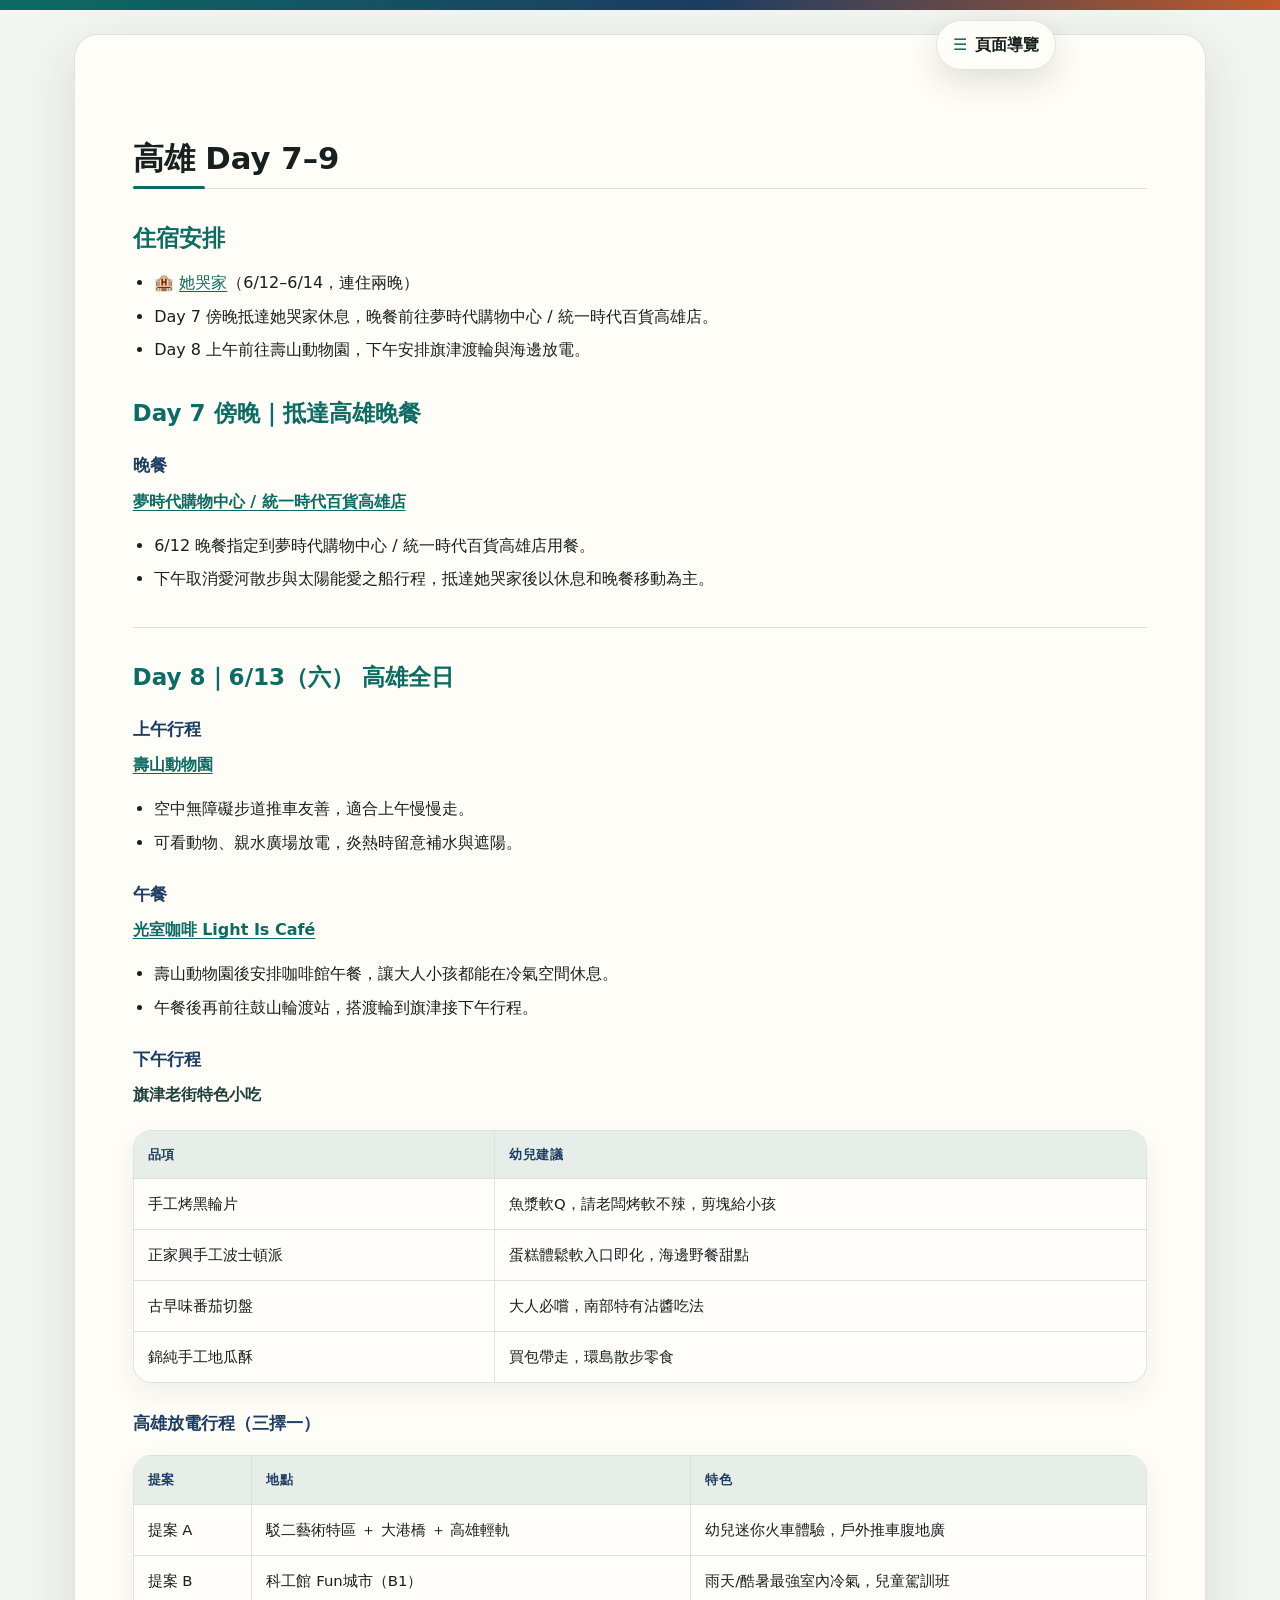
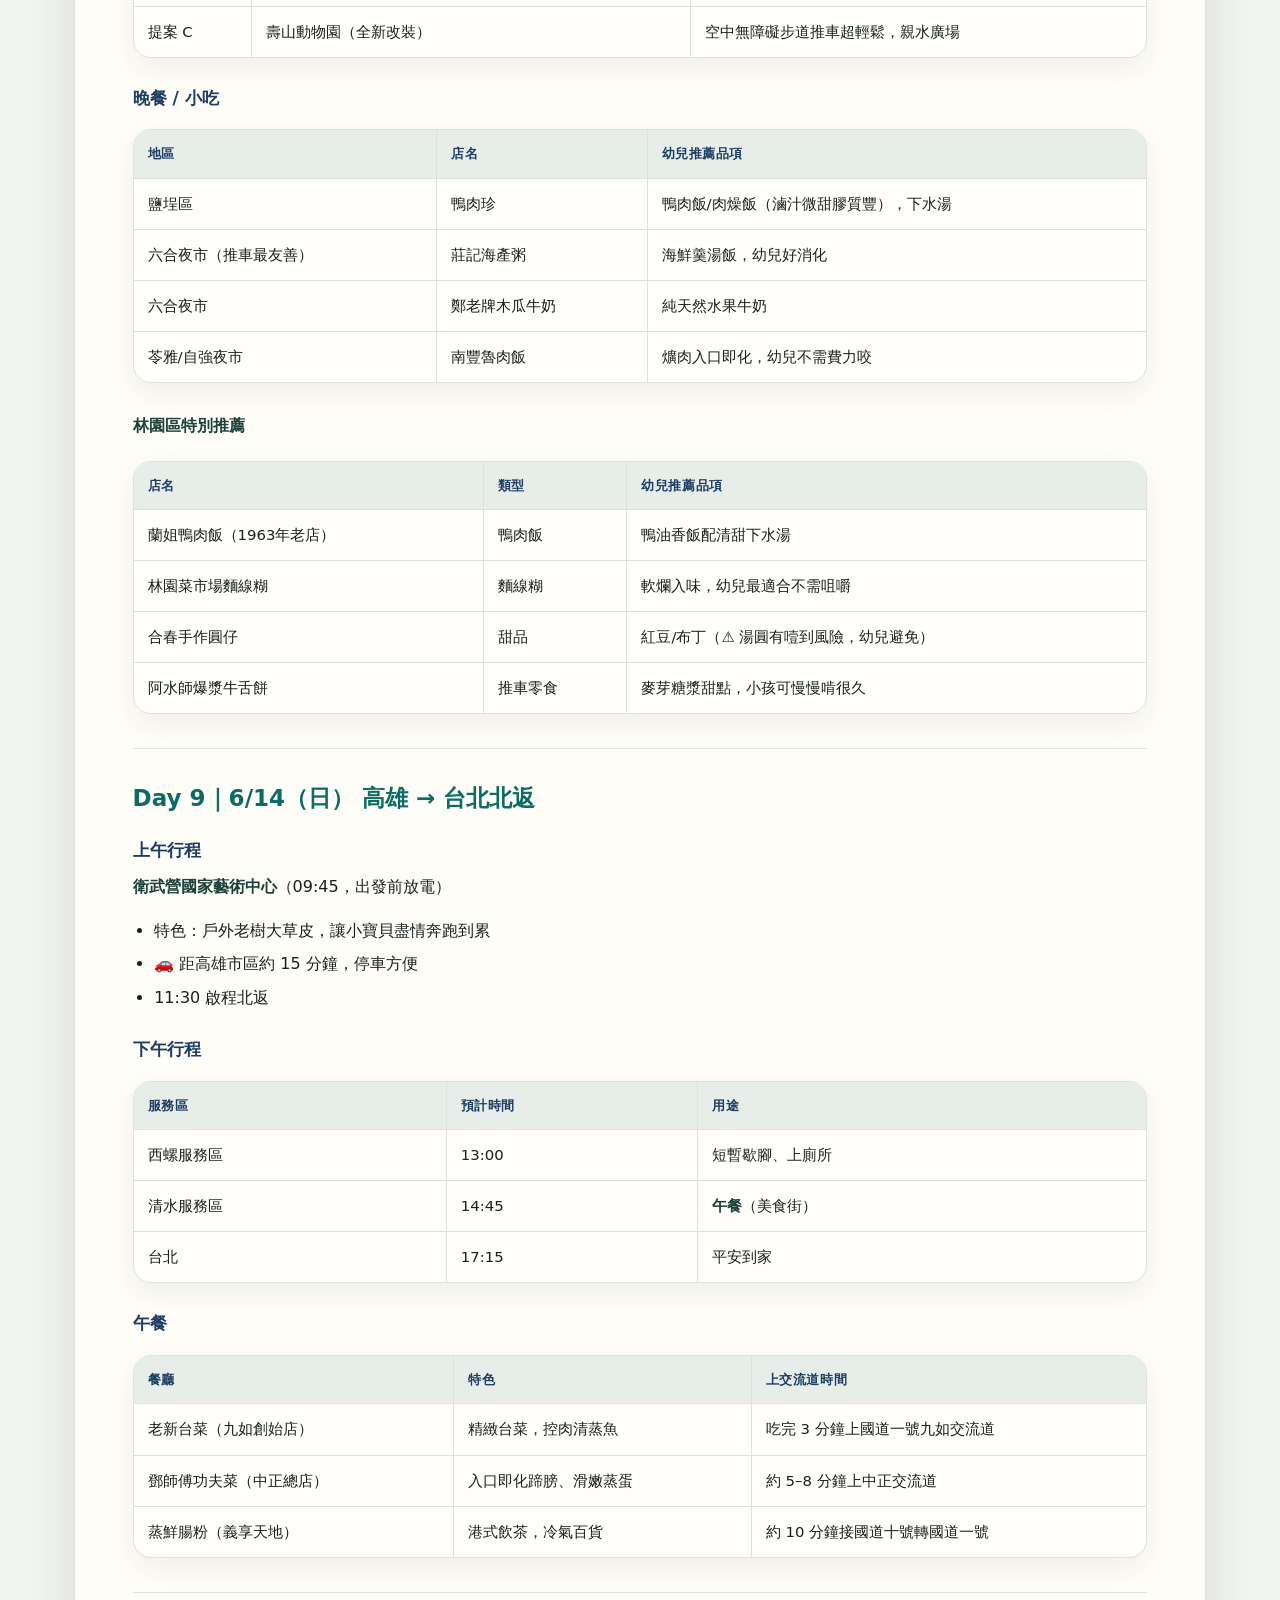
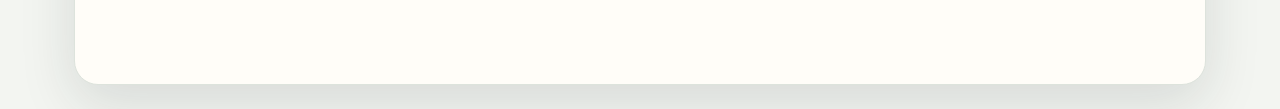
==== kaohsiung.html @ affb7e00 "2026Travel" ====
<!doctype html>
<html lang="zh-Hant">
  <head>
    <meta charset="utf-8">
    <meta name="viewport" content="width=device-width, initial-scale=1">
    <title>高雄 Day 7–9｜2026 花東・墾丁・高雄親子自駕旅遊</title>
    <link rel="stylesheet" href="styles.css">
  </head>
  <body>
        <div class="shell">
      <aside class="site-nav"><details><summary>頁面導覽</summary>
        <nav><a class="level-2" href="travel-report.html#行程總覽">行程總覽</a><a class="level-3" href="travel-report.html#完整行程表">完整行程表</a><a class="level-2" href="hualien.html">花蓮 Day 1–2</a><a class="level-2" href="taitung.html">台東 Day 3–4</a><a class="level-2" href="kenting.html">墾丁・恆春 Day 5–7</a><a class="level-2 current" href="kaohsiung.html">高雄 Day 7–9</a><a class="level-2" href="hotels.html">住宿推薦彙整</a>
        </nav>
      </details>
      </aside>
      <main>
<h2 id="高雄-day-79"><a class="anchor" href="#高雄-day-79" aria-label="前往本段">#</a>高雄 Day 7–9
        </h2>
        <h3 id="住宿安排-3"><a class="anchor" href="#住宿安排-3" aria-label="前往本段">#</a>住宿安排
        </h3>
        <ul>
          <li>
            🏨 <a href="https://maps.app.goo.gl/FeRyoRjPgziD1CNR8" target="_blank" rel="noopener noreferrer">她哭家</a>（6/12–6/14，連住兩晚）
          </li>
          <li>
            Day 7 傍晚抵達她哭家休息，晚餐前往夢時代購物中心 / 統一時代百貨高雄店。
          </li>
          <li>
            Day 8 上午前往壽山動物園，下午安排旗津渡輪與海邊放電。
          </li>
        </ul>
        <h3 id="day-7-傍晚抵達高雄晚餐"><a class="anchor" href="#day-7-傍晚抵達高雄晚餐" aria-label="前往本段">#</a>Day 7 傍晚｜抵達高雄晚餐
        </h3>
        <h4 id="晚餐-2"><a class="anchor" href="#晚餐-2" aria-label="前往本段">#</a>晚餐
        </h4>
        <p><strong><a href="https://maps.app.goo.gl/beFBJTQfVJWjb9VTA" target="_blank" rel="noopener noreferrer">夢時代購物中心 / 統一時代百貨高雄店</a></strong>
        </p>
        <ul>
          <li>
            6/12 晚餐指定到夢時代購物中心 / 統一時代百貨高雄店用餐。
          </li>
          <li>
            下午取消愛河散步與太陽能愛之船行程，抵達她哭家後以休息和晚餐移動為主。
          </li>
        </ul>
        <hr>
        <h3 id="day-8613六-高雄全日"><a class="anchor" href="#day-8613六-高雄全日" aria-label="前往本段">#</a>Day 8｜6/13（六） 高雄全日
        </h3>
        <h4 id="上午行程-6"><a class="anchor" href="#上午行程-6" aria-label="前往本段">#</a>上午行程
        </h4>
        <p><strong><a href="https://maps.app.goo.gl/u48EFhk29w7CC5Y8A" target="_blank" rel="noopener noreferrer">壽山動物園</a></strong>
        </p>
        <ul>
          <li>
            空中無障礙步道推車友善，適合上午慢慢走。
          </li>
          <li>
            可看動物、親水廣場放電，炎熱時留意補水與遮陽。
          </li>
        </ul>
        <h4 id="午餐-2"><a class="anchor" href="#午餐-2" aria-label="前往本段">#</a>午餐
        </h4>
        <p><strong><a href="https://maps.app.goo.gl/aLD68UjAWWir7sam8" target="_blank" rel="noopener noreferrer">光室咖啡 Light Is Café</a></strong>
        </p>
        <ul>
          <li>
            壽山動物園後安排咖啡館午餐，讓大人小孩都能在冷氣空間休息。
          </li>
          <li>
            午餐後再前往鼓山輪渡站，搭渡輪到旗津接下午行程。
          </li>
        </ul>
        <h4 id="下午行程-6"><a class="anchor" href="#下午行程-6" aria-label="前往本段">#</a>下午行程
        </h4>
        <p><strong>旗津老街特色小吃</strong>
        </p>
        <div class="table-wrap">
          <table>
            <thead>
              <tr>
                <th>
                  品項
                </th>
                <th>
                  幼兒建議
                </th>
              </tr>
            </thead>
            <tbody>
              <tr>
                <td>
                  手工烤黑輪片
                </td>
                <td>
                  魚漿軟Q，請老闆烤軟不辣，剪塊給小孩
                </td>
              </tr>
              <tr>
                <td>
                  正家興手工波士頓派
                </td>
                <td>
                  蛋糕體鬆軟入口即化，海邊野餐甜點
                </td>
              </tr>
              <tr>
                <td>
                  古早味番茄切盤
                </td>
                <td>
                  大人必嚐，南部特有沾醬吃法
                </td>
              </tr>
              <tr>
                <td>
                  錦純手工地瓜酥
                </td>
                <td>
                  買包帶走，環島散步零食
                </td>
              </tr>
            </tbody>
          </table>
        </div>
        <h4 id="高雄放電行程三擇一"><a class="anchor" href="#高雄放電行程三擇一" aria-label="前往本段">#</a>高雄放電行程（三擇一）
        </h4>
        <div class="table-wrap">
          <table>
            <thead>
              <tr>
                <th>
                  提案
                </th>
                <th>
                  地點
                </th>
                <th>
                  特色
                </th>
              </tr>
            </thead>
            <tbody>
              <tr>
                <td>
                  提案 A
                </td>
                <td>
                  駁二藝術特區 ＋ 大港橋 ＋ 高雄輕軌
                </td>
                <td>
                  幼兒迷你火車體驗，戶外推車腹地廣
                </td>
              </tr>
              <tr>
                <td>
                  提案 B
                </td>
                <td>
                  科工館 Fun城市（B1）
                </td>
                <td>
                  雨天/酷暑最強室內冷氣，兒童駕訓班
                </td>
              </tr>
              <tr>
                <td>
                  提案 C
                </td>
                <td>
                  壽山動物園（全新改裝）
                </td>
                <td>
                  空中無障礙步道推車超輕鬆，親水廣場
                </td>
              </tr>
            </tbody>
          </table>
        </div>
        <h4 id="晚餐-小吃"><a class="anchor" href="#晚餐-小吃" aria-label="前往本段">#</a>晚餐 / 小吃
        </h4>
        <div class="table-wrap">
          <table>
            <thead>
              <tr>
                <th>
                  地區
                </th>
                <th>
                  店名
                </th>
                <th>
                  幼兒推薦品項
                </th>
              </tr>
            </thead>
            <tbody>
              <tr>
                <td>
                  鹽埕區
                </td>
                <td>
                  鴨肉珍
                </td>
                <td>
                  鴨肉飯/肉燥飯（滷汁微甜膠質豐），下水湯
                </td>
              </tr>
              <tr>
                <td>
                  六合夜市（推車最友善）
                </td>
                <td>
                  莊記海產粥
                </td>
                <td>
                  海鮮羹湯飯，幼兒好消化
                </td>
              </tr>
              <tr>
                <td>
                  六合夜市
                </td>
                <td>
                  鄭老牌木瓜牛奶
                </td>
                <td>
                  純天然水果牛奶
                </td>
              </tr>
              <tr>
                <td>
                  苓雅/自強夜市
                </td>
                <td>
                  南豐魯肉飯
                </td>
                <td>
                  爌肉入口即化，幼兒不需費力咬
                </td>
              </tr>
            </tbody>
          </table>
        </div>
        <p><strong>林園區特別推薦</strong>
        </p>
        <div class="table-wrap">
          <table>
            <thead>
              <tr>
                <th>
                  店名
                </th>
                <th>
                  類型
                </th>
                <th>
                  幼兒推薦品項
                </th>
              </tr>
            </thead>
            <tbody>
              <tr>
                <td>
                  蘭姐鴨肉飯（1963年老店）
                </td>
                <td>
                  鴨肉飯
                </td>
                <td>
                  鴨油香飯配清甜下水湯
                </td>
              </tr>
              <tr>
                <td>
                  林園菜市場麵線糊
                </td>
                <td>
                  麵線糊
                </td>
                <td>
                  軟爛入味，幼兒最適合不需咀嚼
                </td>
              </tr>
              <tr>
                <td>
                  合春手作圓仔
                </td>
                <td>
                  甜品
                </td>
                <td>
                  紅豆/布丁（⚠️ 湯圓有噎到風險，幼兒避免）
                </td>
              </tr>
              <tr>
                <td>
                  阿水師爆漿牛舌餅
                </td>
                <td>
                  推車零食
                </td>
                <td>
                  麥芽糖漿甜點，小孩可慢慢啃很久
                </td>
              </tr>
            </tbody>
          </table>
        </div>
        <hr>
        <h3 id="day-9614日-高雄-台北北返"><a class="anchor" href="#day-9614日-高雄-台北北返" aria-label="前往本段">#</a>Day 9｜6/14（日） 高雄 → 台北北返
        </h3>
        <h4 id="上午行程-7"><a class="anchor" href="#上午行程-7" aria-label="前往本段">#</a>上午行程
        </h4>
        <p><strong>衛武營國家藝術中心</strong>（09:45，出發前放電）
        </p>
        <ul>
          <li>
            特色：戶外老樹大草皮，讓小寶貝盡情奔跑到累
          </li>
          <li>
            🚗 距高雄市區約 15 分鐘，停車方便
          </li>
          <li>
            11:30 啟程北返
          </li>
        </ul>
        <h4 id="下午行程-7"><a class="anchor" href="#下午行程-7" aria-label="前往本段">#</a>下午行程
        </h4>
        <div class="table-wrap">
          <table>
            <thead>
              <tr>
                <th>
                  服務區
                </th>
                <th>
                  預計時間
                </th>
                <th>
                  用途
                </th>
              </tr>
            </thead>
            <tbody>
              <tr>
                <td>
                  西螺服務區
                </td>
                <td>
                  13:00
                </td>
                <td>
                  短暫歇腳、上廁所
                </td>
              </tr>
              <tr>
                <td>
                  清水服務區
                </td>
                <td>
                  14:45
                </td>
                <td><strong>午餐</strong>（美食街）
                </td>
              </tr>
              <tr>
                <td>
                  台北
                </td>
                <td>
                  17:15
                </td>
                <td>
                  平安到家
                </td>
              </tr>
            </tbody>
          </table>
        </div>
        <h4 id="午餐-3"><a class="anchor" href="#午餐-3" aria-label="前往本段">#</a>午餐
        </h4>
        <div class="table-wrap">
          <table>
            <thead>
              <tr>
                <th>
                  餐廳
                </th>
                <th>
                  特色
                </th>
                <th>
                  上交流道時間
                </th>
              </tr>
            </thead>
            <tbody>
              <tr>
                <td>
                  老新台菜（九如創始店）
                </td>
                <td>
                  精緻台菜，控肉清蒸魚
                </td>
                <td>
                  吃完 3 分鐘上國道一號九如交流道
                </td>
              </tr>
              <tr>
                <td>
                  鄧師傅功夫菜（中正總店）
                </td>
                <td>
                  入口即化蹄膀、滑嫩蒸蛋
                </td>
                <td>
                  約 5–8 分鐘上中正交流道
                </td>
              </tr>
              <tr>
                <td>
                  蒸鮮腸粉（義享天地）
                </td>
                <td>
                  港式飲茶，冷氣百貨
                </td>
                <td>
                  約 10 分鐘接國道十號轉國道一號
                </td>
              </tr>
            </tbody>
          </table>
        </div>
        <hr>
      </main>
    </div>
  </body>
</html>
---- styles.css ----
:root {
  color-scheme: light;
  --bg: #f3f5f1;
  --paper: #fffdf8;
  --ink: #17201f;
  --muted: #68716f;
  --line: #dde3dc;
  --accent: #0c6b63;
  --accent-2: #c05a2b;
  --accent-3: #1d3d63;
  --soft: #eef6f2;
  --warm: #fff4e8;
  --table-head: #e7eee9;
  --shadow: 0 18px 55px rgba(26, 40, 37, 0.13);
}
* { box-sizing: border-box; }
html { scroll-behavior: smooth; }
body {
  margin: 0;
  background: var(--bg);
  color: var(--ink);
  font-family: "Noto Sans TC", "Microsoft JhengHei", system-ui, -apple-system, BlinkMacSystemFont, "Segoe UI", sans-serif;
  line-height: 1.75;
}
body::before {
  content: "";
  display: block;
  height: 10px;
  background: linear-gradient(90deg, var(--accent), var(--accent-3) 55%, var(--accent-2));
}
.shell {
  position: relative;
  max-width: 1180px;
  margin: 0 auto;
  padding: 24px;
}
aside {
  position: fixed;
  top: 20px;
  right: 24px;
  z-index: 10;
  width: min(320px, calc(100vw - 32px));
}
summary {
  display: inline-flex;
  align-items: center;
  justify-content: center;
  min-height: 44px;
  padding: 10px 16px;
  border: 1px solid rgba(221, 227, 220, 0.9);
  border-radius: 999px;
  background: rgba(255, 253, 248, 0.92);
  box-shadow: 0 12px 32px rgba(26, 40, 37, 0.14);
  color: var(--ink);
  cursor: pointer;
  font-weight: 700;
  list-style: none;
  backdrop-filter: blur(14px);
}
summary::-webkit-details-marker {
  display: none;
}
summary::before {
  content: "☰";
  margin-right: 8px;
  color: var(--accent);
}
details[open] summary {
  background: var(--ink);
  border-color: var(--ink);
  color: #fff;
}
details[open] summary::before {
  content: "×";
  color: #fff;
  font-size: 1.1rem;
  line-height: 1;
}
details nav {
  margin-top: 10px;
  padding: 12px;
  max-height: min(70vh, 560px);
  overflow: auto;
  background: rgba(255, 253, 248, 0.96);
  border: 1px solid var(--line);
  border-radius: 18px;
  box-shadow: 0 20px 48px rgba(26, 40, 37, 0.18);
  backdrop-filter: blur(14px);
}
nav a {
  display: block;
  padding: 8px 10px;
  border-radius: 999px;
  color: var(--ink);
  text-decoration: none;
  font-size: 0.9rem;
  transition: background 0.16s ease, color 0.16s ease, transform 0.16s ease;
}
nav a:hover {
  background: var(--soft);
  color: var(--accent);
  transform: translateX(2px);
}
nav a.current {
  background: var(--ink);
  color: #fff;
}
nav .level-3 {
  margin-left: 8px;
  color: var(--muted);
  font-size: 0.84rem;
}
main {
  min-width: 0;
  background: var(--paper);
  border: 1px solid var(--line);
  border-radius: 24px;
  box-shadow: var(--shadow);
  padding: clamp(24px, 4.5vw, 64px);
}
h1, h2, h3, h4, h5, h6 {
  line-height: 1.28;
  margin: 1.5em 0 0.65em;
  color: var(--ink);
  letter-spacing: 0;
}
h1 {
  margin-top: 0;
  max-width: 920px;
  font-size: clamp(2.15rem, 4.6vw, 4.25rem);
  line-height: 1.08;
  padding-bottom: 22px;
  border-bottom: 1px solid var(--line);
}
h2 {
  position: relative;
  font-size: clamp(1.55rem, 2.4vw, 2.25rem);
  padding-bottom: 10px;
  border-bottom: 1px solid var(--line);
}
h2::after {
  content: "";
  position: absolute;
  left: 0;
  bottom: -1px;
  width: 72px;
  height: 3px;
  border-radius: 999px;
  background: var(--accent);
}
h3 {
  font-size: clamp(1.18rem, 1.8vw, 1.45rem);
  color: var(--accent);
}
h4 {
  font-size: 1.08rem;
  color: var(--accent-3);
}
.anchor {
  float: left;
  margin-left: -1.1em;
  padding-right: 0.25em;
  color: var(--accent-2);
  opacity: 0;
  text-decoration: none;
}
h1:hover .anchor, h2:hover .anchor, h3:hover .anchor, h4:hover .anchor { opacity: 1; }
p { margin: 0.7em 0; }
a { color: var(--accent); text-underline-offset: 3px; }
strong { color: #1d403b; }
blockquote {
  margin: 1.4em 0;
  padding: 16px 18px;
  background: var(--soft);
  border: 1px solid #d8e8df;
  border-left: 5px solid var(--accent);
  border-radius: 14px;
}
blockquote p { margin: 0.35em 0; }
hr { border: 0; border-top: 1px solid var(--line); margin: 34px 0; }
ul, ol { padding-left: 1.35em; }
li { margin: 0.35em 0; }
.summary-grid {
  display: grid;
  grid-template-columns: repeat(4, minmax(0, 1fr));
  gap: 12px;
  margin: 1.4em 0 1.8em;
}
.summary-card,
.area-card {
  background: #fffefb;
  border: 1px solid var(--line);
  border-radius: 18px;
  box-shadow: 0 10px 28px rgba(26, 40, 37, 0.06);
}
.summary-card {
  padding: 16px;
}
.summary-card span {
  display: block;
  color: var(--muted);
  font-size: 0.82rem;
}
.summary-card strong {
  display: block;
  margin-top: 4px;
  color: var(--ink);
  font-size: 1.12rem;
}
.area-grid {
  display: grid;
  grid-template-columns: repeat(5, minmax(0, 1fr));
  gap: 12px;
  margin: 1em 0 2em;
}
.area-card {
  display: block;
  min-height: 112px;
  padding: 16px;
  color: var(--ink);
  text-decoration: none;
  transition: transform 0.16s ease, border-color 0.16s ease, box-shadow 0.16s ease;
}
.area-card:hover {
  border-color: rgba(12, 107, 99, 0.4);
  box-shadow: 0 16px 36px rgba(26, 40, 37, 0.11);
  transform: translateY(-2px);
}
.area-card strong {
  display: block;
  color: var(--accent);
  font-size: 1rem;
}
.area-card span {
  display: block;
  margin-top: 8px;
  color: var(--muted);
  font-size: 0.86rem;
  line-height: 1.5;
}
.timeline {
  display: grid;
  gap: 16px;
  margin: 1.4em 0 2em;
}
.day-card {
  display: grid;
  grid-template-columns: minmax(170px, 230px) minmax(0, 1fr);
  overflow: hidden;
  background: #fffefb;
  border: 1px solid var(--line);
  border-radius: 22px;
  box-shadow: 0 14px 34px rgba(26, 40, 37, 0.08);
}
.day-card__meta {
  padding: 18px;
  background: linear-gradient(180deg, var(--soft), #fff8ee);
  border-right: 1px solid var(--line);
}
.day-card__day {
  display: inline-flex;
  align-items: center;
  min-height: 32px;
  padding: 4px 11px;
  border-radius: 999px;
  background: var(--ink);
  color: #fff;
  font-size: 0.82rem;
  font-weight: 700;
}
.day-card__date {
  display: block;
  margin-top: 14px;
  color: var(--accent);
  font-size: 1.28rem;
  font-weight: 800;
}
.day-card__route {
  margin-top: 8px;
  color: var(--ink);
  font-weight: 700;
  line-height: 1.45;
}
.day-card__stay {
  display: block;
  margin-top: 14px;
  padding-top: 14px;
  border-top: 1px solid rgba(12, 107, 99, 0.16);
  color: var(--muted);
  font-size: 0.9rem;
}
.day-card__body {
  display: grid;
  grid-template-columns: repeat(2, minmax(0, 1fr));
  gap: 1px;
  background: var(--line);
}
.plan-block {
  min-height: 118px;
  padding: 16px;
  background: #fffefb;
}
.plan-block__label {
  display: block;
  margin-bottom: 8px;
  color: var(--accent-3);
  font-size: 0.78rem;
  font-weight: 800;
  letter-spacing: 0.08em;
}
.plan-block p {
  margin: 0;
}
.plan-block a {
  font-weight: 700;
}
.table-wrap {
  width: 100%;
  overflow-x: auto;
  margin: 1.3em 0 1.8em;
  border: 1px solid var(--line);
  border-radius: 18px;
  background: #fffefb;
  box-shadow: 0 10px 28px rgba(26, 40, 37, 0.07);
  -webkit-overflow-scrolling: touch;
}
table {
  width: 100%;
  min-width: 820px;
  border-collapse: collapse;
  font-size: 0.93rem;
}
th, td {
  padding: 12px 14px;
  border-bottom: 1px solid var(--line);
  border-right: 1px solid var(--line);
  vertical-align: top;
}
th:last-child, td:last-child { border-right: 0; }
.schedule-table tbody td:nth-child(6):last-child {
  border-right: 1px solid var(--line);
  box-shadow: inset -1px 0 0 var(--line);
}
.schedule-table td[rowspan] {
  border-left: 1px solid var(--line);
  box-shadow: inset 1px 0 0 var(--line);
}
tr:last-child td { border-bottom: 0; }
th {
  position: sticky;
  top: 0;
  z-index: 1;
  background: var(--table-head);
  color: var(--accent-3);
  text-align: left;
  white-space: nowrap;
  font-size: 0.84rem;
  letter-spacing: 0.04em;
}
@media (max-width: 920px) {
  body::before { height: 7px; }
  .shell {
    display: block;
    padding: 0;
  }
  aside {
    top: 12px;
    right: 12px;
    width: min(300px, calc(100vw - 24px));
  }
  summary {
    min-height: 40px;
    padding: 8px 13px;
    font-size: 0.9rem;
  }
  details nav {
    max-height: calc(100vh - 76px);
  }
  nav a {
    padding: 8px 12px;
    font-size: 0.84rem;
  }
  nav a:hover { transform: none; }
  nav .level-3 {
    margin-left: 0;
    font-size: 0.82rem;
  }
  main {
    margin: 12px;
    padding: 22px 16px 28px;
    border-radius: 18px;
  }
  h1 {
    font-size: clamp(2rem, 11vw, 3rem);
    padding-bottom: 16px;
  }
  h2 { margin-top: 1.35em; }
  .summary-grid,
  .area-grid {
    grid-template-columns: repeat(2, minmax(0, 1fr));
  }
  .area-card {
    min-height: 104px;
  }
  .day-card {
    grid-template-columns: 1fr;
  }
  .day-card__meta {
    border-right: 0;
    border-bottom: 1px solid var(--line);
  }
  blockquote {
    padding: 14px;
    border-radius: 12px;
  }
  .table-wrap {
    margin-left: -16px;
    margin-right: -16px;
    width: calc(100% + 32px);
    border-left: 0;
    border-right: 0;
    border-radius: 0;
  }
  table {
    min-width: 920px;
    font-size: 0.86rem;
  }
  .schedule-table {
    min-width: 1080px;
  }
  th, td {
    padding: 10px 11px;
  }
  .schedule-table th:first-child,
  .schedule-table td:first-child {
    position: sticky;
    left: 0;
    z-index: 2;
    background: #fffdf8;
    box-shadow: 1px 0 0 var(--line);
    min-width: 118px;
  }
  .schedule-table th:first-child {
    z-index: 3;
    background: var(--table-head);
  }
  .anchor { display: none; }
}
@media (max-width: 520px) {
  main {
    margin: 8px;
    padding: 18px 14px 24px;
  }
  p, li { font-size: 0.96rem; }
  .summary-grid,
  .area-grid {
    grid-template-columns: 1fr;
  }
  .day-card__body {
    grid-template-columns: 1fr;
  }
  .plan-block {
    min-height: auto;
  }
  .table-wrap {
    margin-left: -14px;
    margin-right: -14px;
    width: calc(100% + 28px);
  }
}
@media print {
  body { background: #fff; }
  .shell { display: block; max-width: none; padding: 0; }
  aside { display: none; }
  main { box-shadow: none; border: 0; padding: 0; }
  a { color: inherit; }
  .table-wrap { overflow: visible; }
  table { min-width: 0; font-size: 0.78rem; }
}
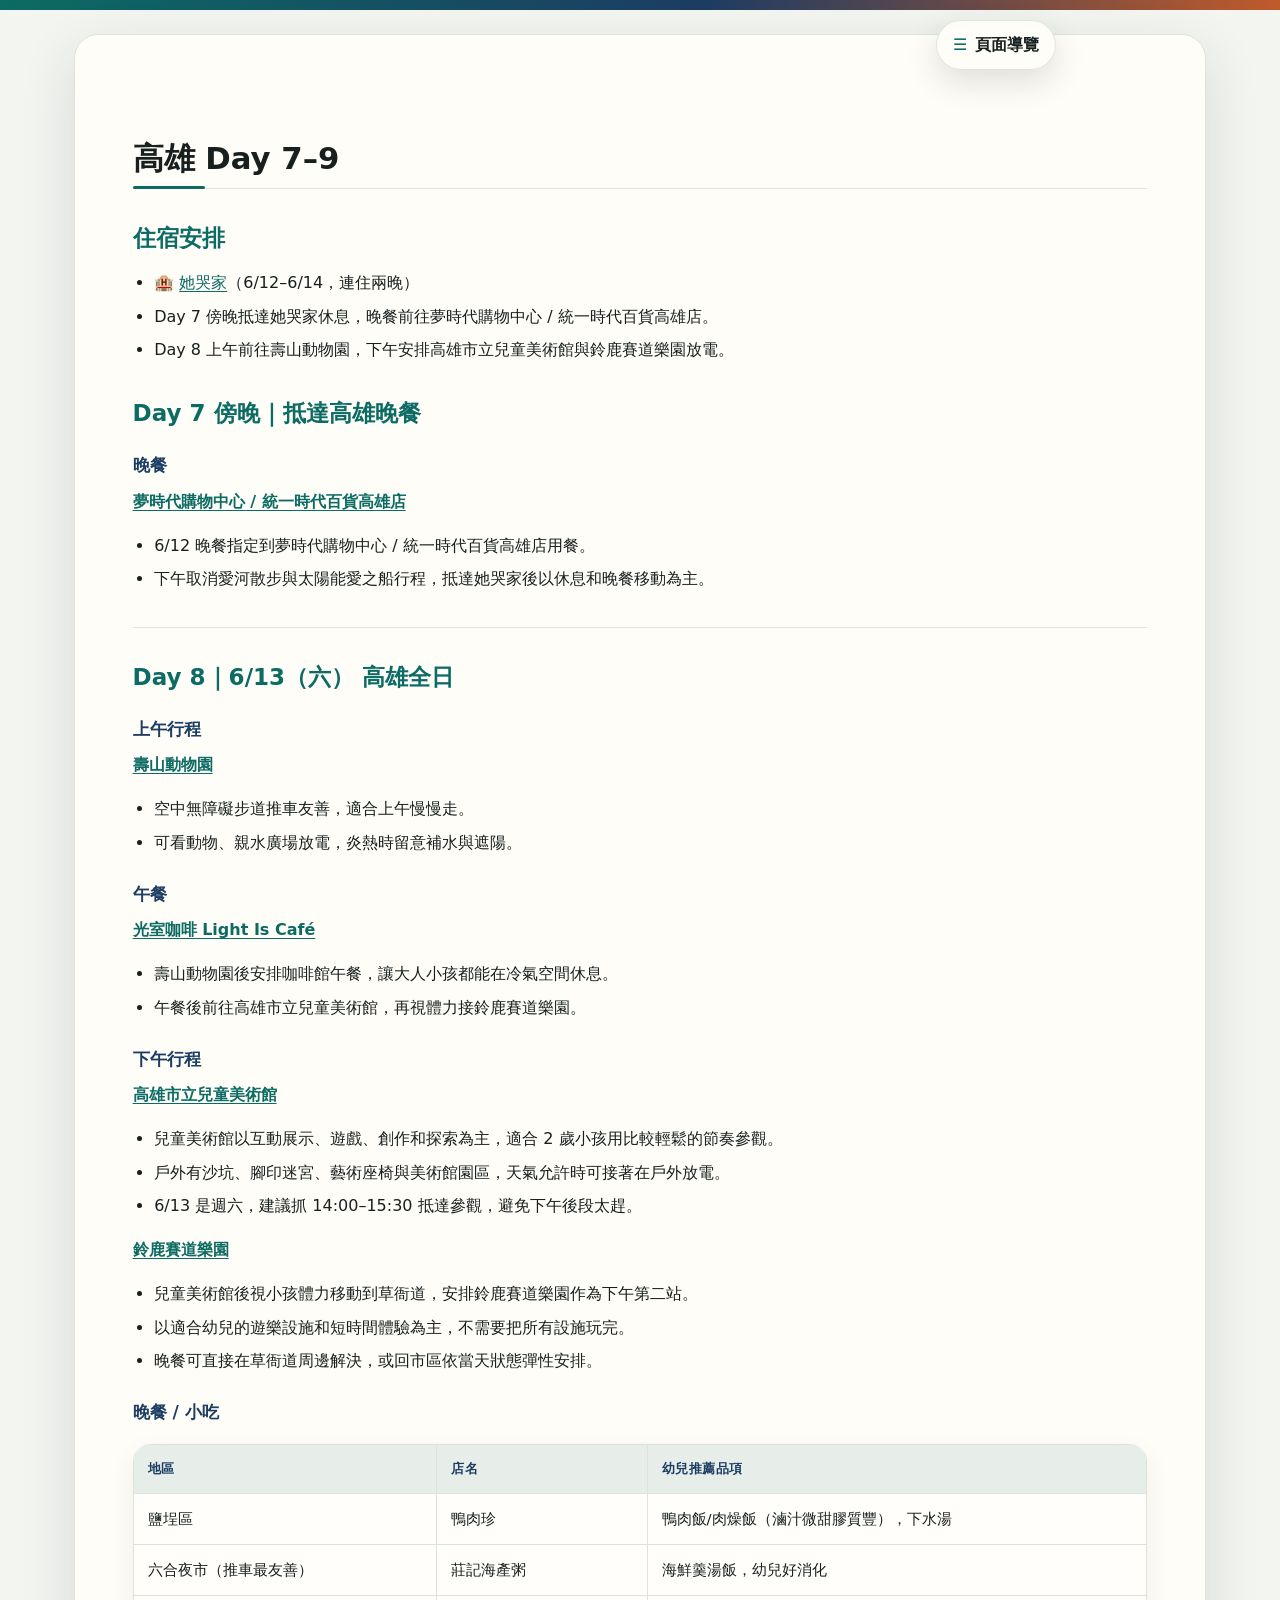
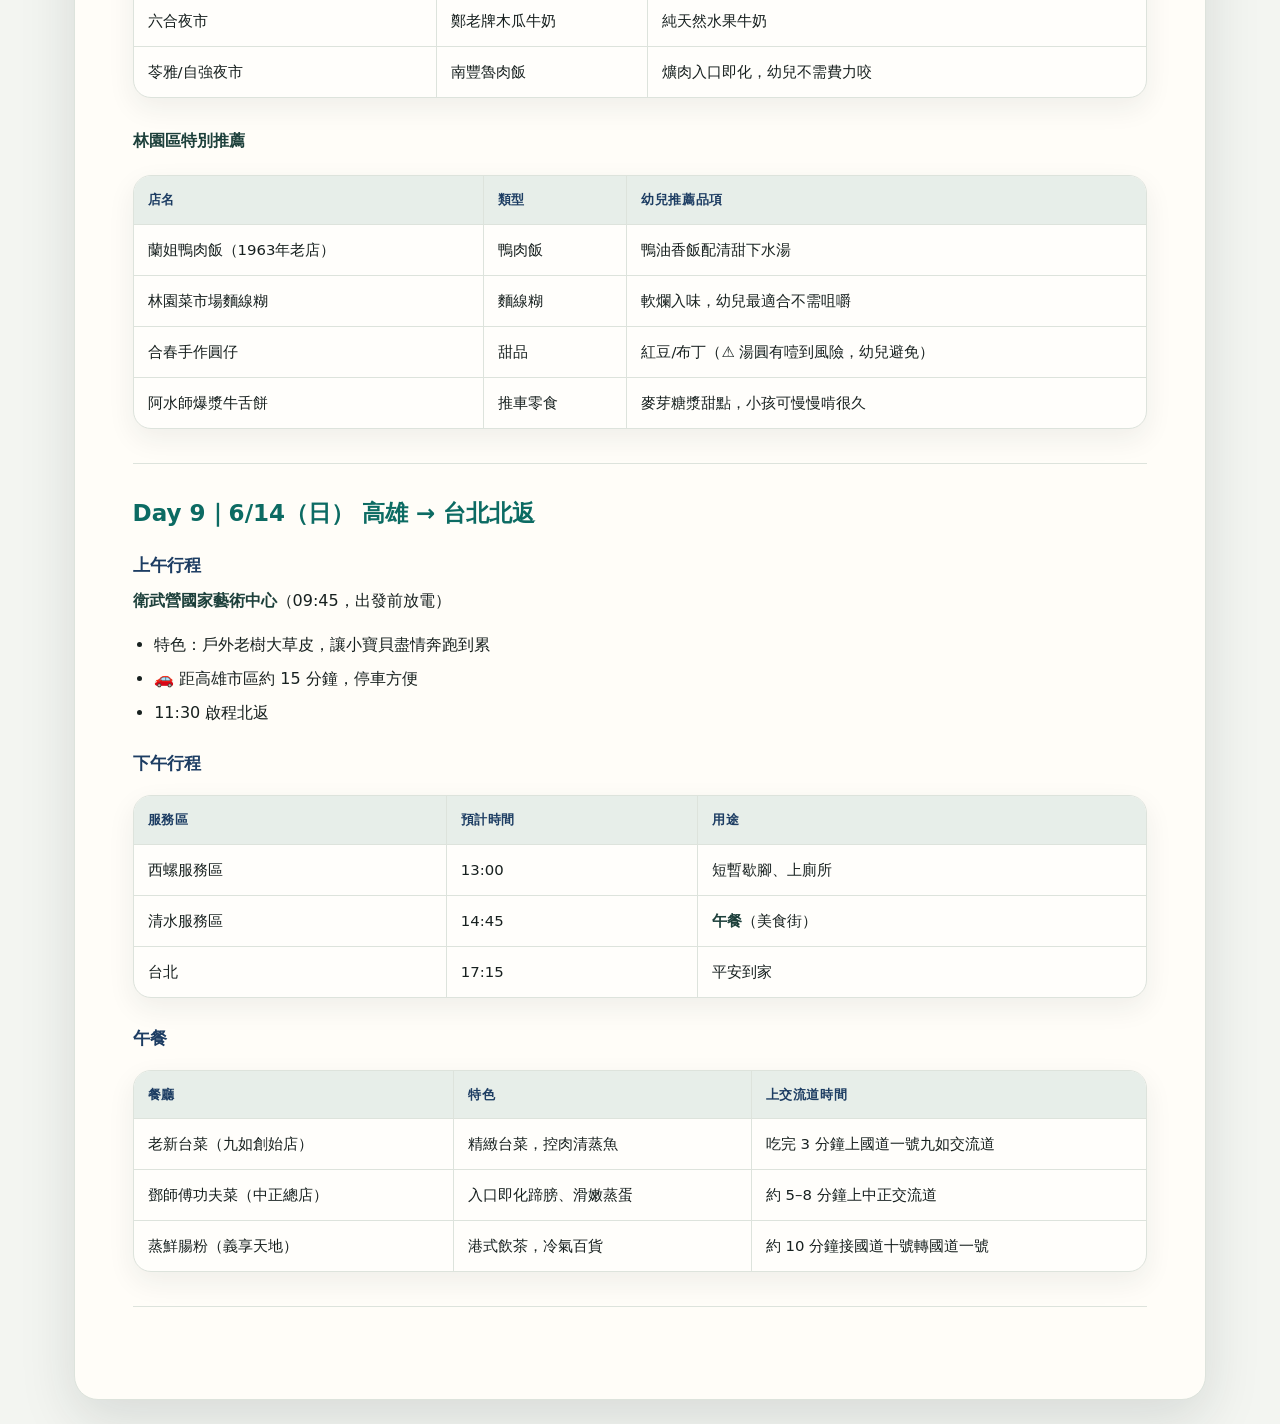
==== commit 3d15119f: "Update travel itinerary details" ====
--- a/kaohsiung.html
+++ b/kaohsiung.html
@@ -26,7 +26,7 @@
             Day 7 傍晚抵達她哭家休息，晚餐前往夢時代購物中心 / 統一時代百貨高雄店。
           </li>
           <li>
-            Day 8 上午前往壽山動物園，下午安排旗津渡輪與海邊放電。
+            Day 8 上午前往壽山動物園，下午安排高雄市立兒童美術館與鈴鹿賽道樂園放電。
           </li>
         </ul>
         <h3 id="day-7-傍晚抵達高雄晚餐"><a class="anchor" href="#day-7-傍晚抵達高雄晚餐" aria-label="前往本段">#</a>Day 7 傍晚｜抵達高雄晚餐
@@ -67,115 +67,37 @@
             壽山動物園後安排咖啡館午餐，讓大人小孩都能在冷氣空間休息。
           </li>
           <li>
-            午餐後再前往鼓山輪渡站，搭渡輪到旗津接下午行程。
+            午餐後前往高雄市立兒童美術館，再視體力接鈴鹿賽道樂園。
           </li>
         </ul>
         <h4 id="下午行程-6"><a class="anchor" href="#下午行程-6" aria-label="前往本段">#</a>下午行程
         </h4>
-        <p><strong>旗津老街特色小吃</strong>
-        </p>
-        <div class="table-wrap">
-          <table>
-            <thead>
-              <tr>
-                <th>
-                  品項
-                </th>
-                <th>
-                  幼兒建議
-                </th>
-              </tr>
-            </thead>
-            <tbody>
-              <tr>
-                <td>
-                  手工烤黑輪片
-                </td>
-                <td>
-                  魚漿軟Q，請老闆烤軟不辣，剪塊給小孩
-                </td>
-              </tr>
-              <tr>
-                <td>
-                  正家興手工波士頓派
-                </td>
-                <td>
-                  蛋糕體鬆軟入口即化，海邊野餐甜點
-                </td>
-              </tr>
-              <tr>
-                <td>
-                  古早味番茄切盤
-                </td>
-                <td>
-                  大人必嚐，南部特有沾醬吃法
-                </td>
-              </tr>
-              <tr>
-                <td>
-                  錦純手工地瓜酥
-                </td>
-                <td>
-                  買包帶走，環島散步零食
-                </td>
-              </tr>
-            </tbody>
-          </table>
-        </div>
-        <h4 id="高雄放電行程三擇一"><a class="anchor" href="#高雄放電行程三擇一" aria-label="前往本段">#</a>高雄放電行程（三擇一）
-        </h4>
-        <div class="table-wrap">
-          <table>
-            <thead>
-              <tr>
-                <th>
-                  提案
-                </th>
-                <th>
-                  地點
-                </th>
-                <th>
-                  特色
-                </th>
-              </tr>
-            </thead>
-            <tbody>
-              <tr>
-                <td>
-                  提案 A
-                </td>
-                <td>
-                  駁二藝術特區 ＋ 大港橋 ＋ 高雄輕軌
-                </td>
-                <td>
-                  幼兒迷你火車體驗，戶外推車腹地廣
-                </td>
-              </tr>
-              <tr>
-                <td>
-                  提案 B
-                </td>
-                <td>
-                  科工館 Fun城市（B1）
-                </td>
-                <td>
-                  雨天/酷暑最強室內冷氣，兒童駕訓班
-                </td>
-              </tr>
-              <tr>
-                <td>
-                  提案 C
-                </td>
-                <td>
-                  壽山動物園（全新改裝）
-                </td>
-                <td>
-                  空中無障礙步道推車超輕鬆，親水廣場
-                </td>
-              </tr>
-            </tbody>
-          </table>
-        </div>
+        <p><strong><a href="https://maps.app.goo.gl/4RhQ1SyVKCTT5UaA6" target="_blank" rel="noopener noreferrer">高雄市立兒童美術館</a></strong>
+        </p>
+        <ul>
+          <li>
+            兒童美術館以互動展示、遊戲、創作和探索為主，適合 2 歲小孩用比較輕鬆的節奏參觀。
+          </li>
+          <li>
+            戶外有沙坑、腳印迷宮、藝術座椅與美術館園區，天氣允許時可接著在戶外放電。
+          </li>
+          <li>
+            6/13 是週六，建議抓 14:00–15:30 抵達參觀，避免下午後段太趕。
+          </li>
+        </ul>
+        <p><strong><a href="https://maps.app.goo.gl/foVTQZA2cX1ms9yQ6" target="_blank" rel="noopener noreferrer">鈴鹿賽道樂園</a></strong>
+        </p>
+        <ul>
+          <li>
+            兒童美術館後視小孩體力移動到草衙道，安排鈴鹿賽道樂園作為下午第二站。
+          </li>
+          <li>
+            以適合幼兒的遊樂設施和短時間體驗為主，不需要把所有設施玩完。
+          </li>
+          <li>
+            晚餐可直接在草衙道周邊解決，或回市區依當天狀態彈性安排。
+          </li>
+        </ul>
         <h4 id="晚餐-小吃"><a class="anchor" href="#晚餐-小吃" aria-label="前往本段">#</a>晚餐 / 小吃
         </h4>
         <div class="table-wrap">
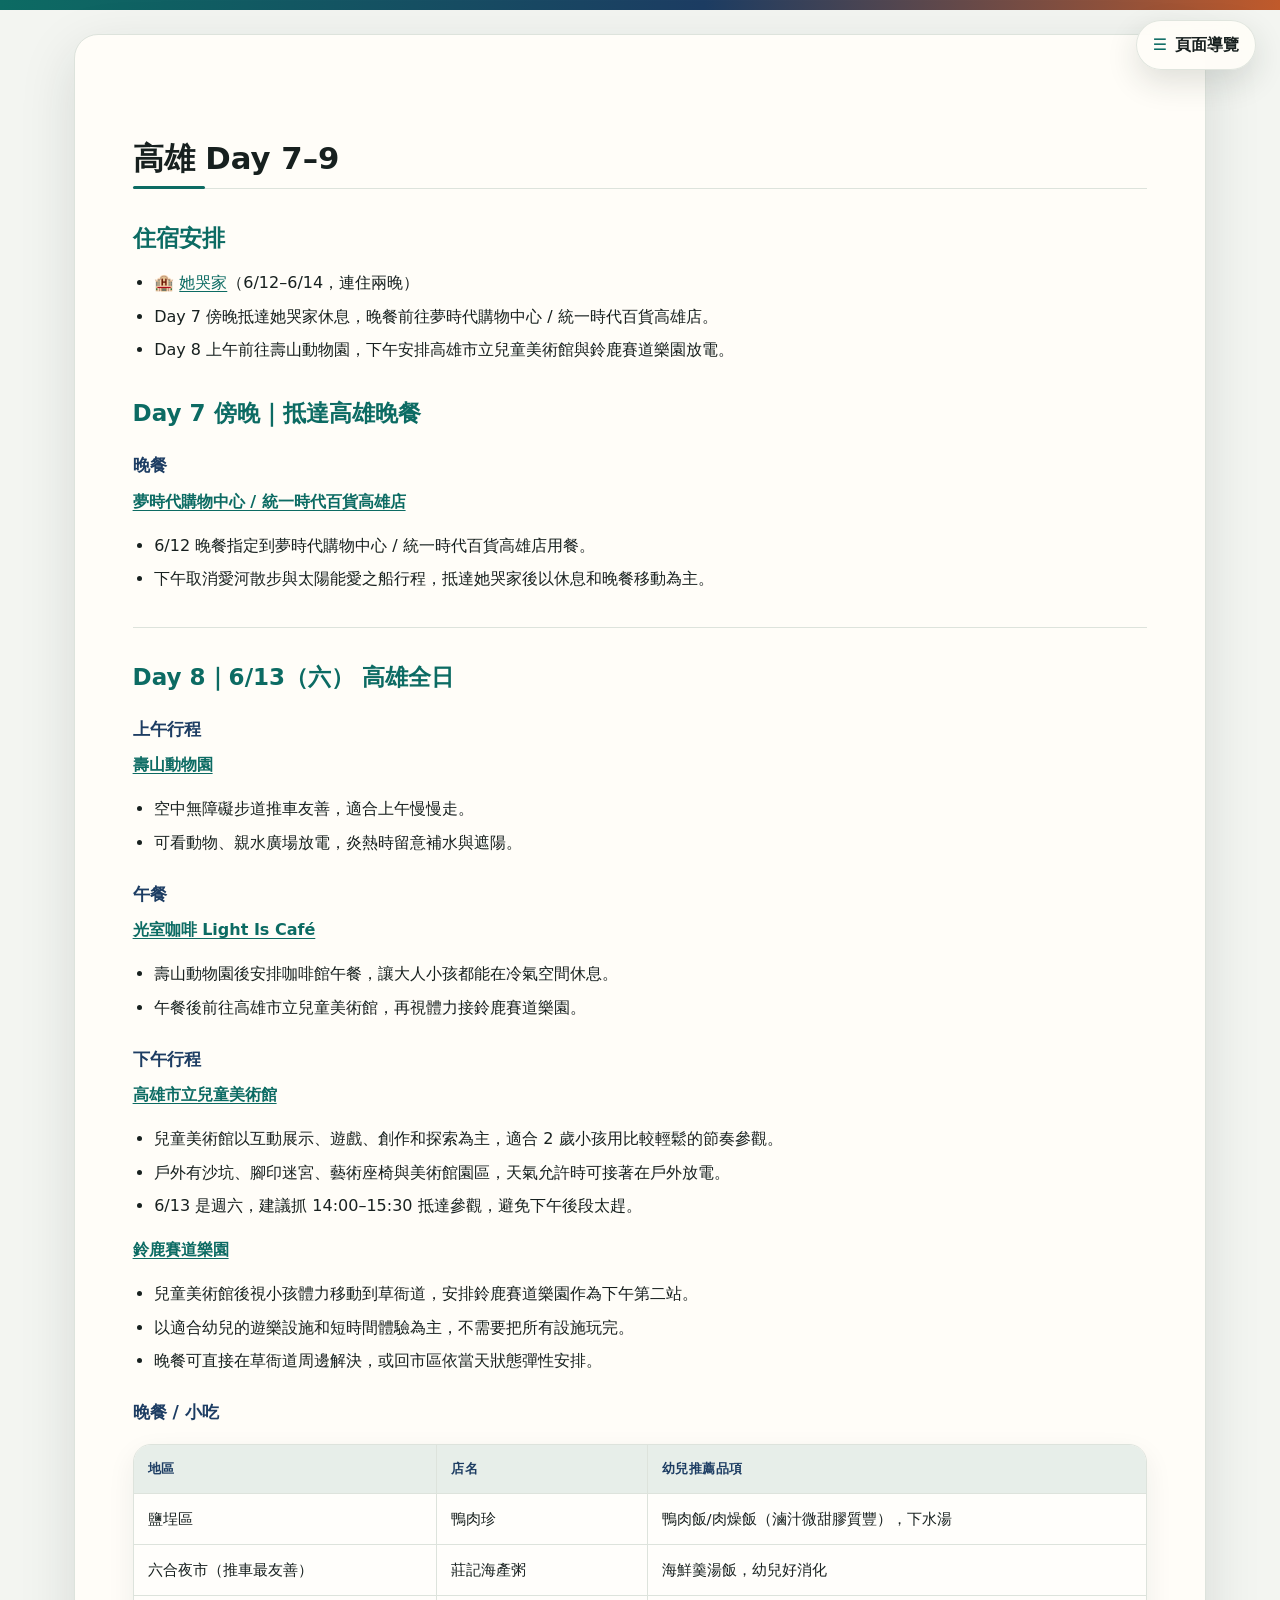
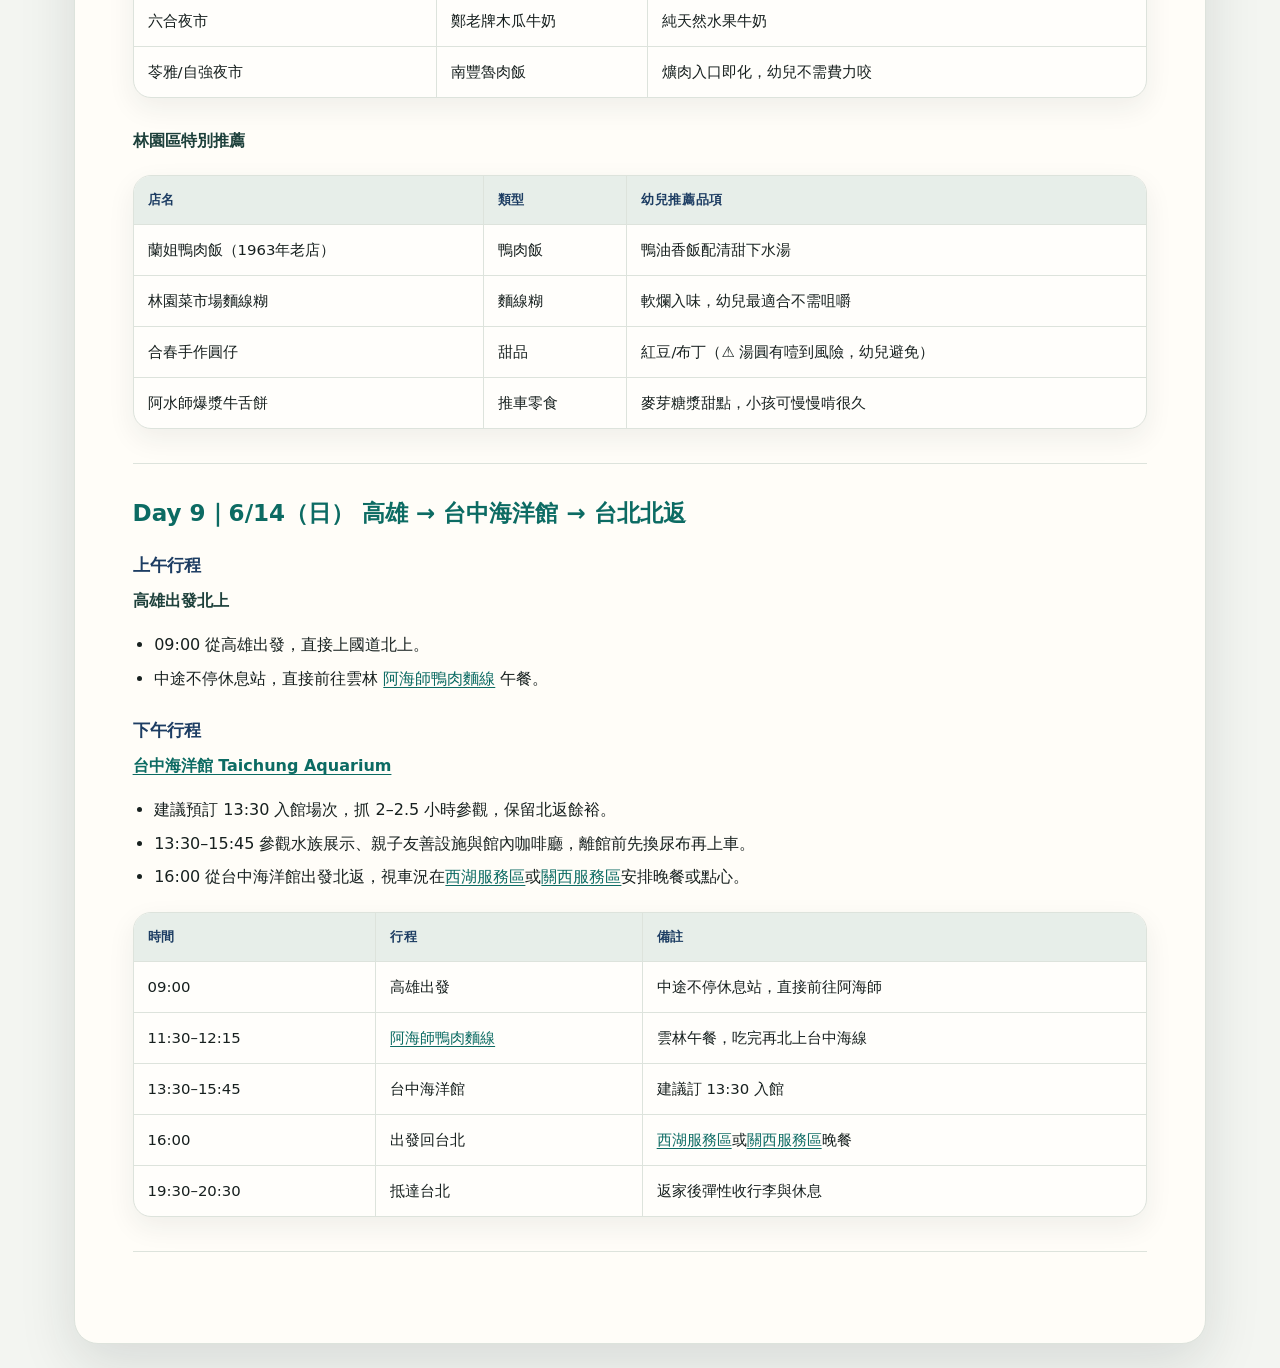
==== commit 3b8b5a50: "Update return itinerary stops" ====
--- a/kaohsiung.html
+++ b/kaohsiung.html
@@ -229,125 +229,104 @@
           </table>
         </div>
         <hr>
-        <h3 id="day-9614日-高雄-台北北返"><a class="anchor" href="#day-9614日-高雄-台北北返" aria-label="前往本段">#</a>Day 9｜6/14（日） 高雄 → 台北北返
+        <h3 id="day-9614日-高雄-台中海洋館-台北北返"><a class="anchor" href="#day-9614日-高雄-台中海洋館-台北北返" aria-label="前往本段">#</a>Day 9｜6/14（日） 高雄 → 台中海洋館 → 台北北返
         </h3>
         <h4 id="上午行程-7"><a class="anchor" href="#上午行程-7" aria-label="前往本段">#</a>上午行程
         </h4>
-        <p><strong>衛武營國家藝術中心</strong>（09:45，出發前放電）
-        </p>
-        <ul>
-          <li>
-            特色：戶外老樹大草皮，讓小寶貝盡情奔跑到累
-          </li>
-          <li>
-            🚗 距高雄市區約 15 分鐘，停車方便
-          </li>
-          <li>
-            11:30 啟程北返
+        <p><strong>高雄出發北上</strong>
+        </p>
+        <ul>
+          <li>
+            09:00 從高雄出發，直接上國道北上。
+          </li>
+          <li>
+            中途不停休息站，直接前往雲林 <a href="https://maps.app.goo.gl/iY9MBHGw7DcCjv966" target="_blank" rel="noopener noreferrer">阿海師鴨肉麵線</a> 午餐。
           </li>
         </ul>
         <h4 id="下午行程-7"><a class="anchor" href="#下午行程-7" aria-label="前往本段">#</a>下午行程
         </h4>
+        <p><strong><a href="https://maps.app.goo.gl/yTDjvNYZGQPRmdC6A" target="_blank" rel="noopener noreferrer">台中海洋館 Taichung Aquarium</a></strong>
+        </p>
+        <ul>
+          <li>
+            建議預訂 13:30 入館場次，抓 2–2.5 小時參觀，保留北返餘裕。
+          </li>
+          <li>
+            13:30–15:45 參觀水族展示、親子友善設施與館內咖啡廳，離館前先換尿布再上車。
+          </li>
+          <li>
+            16:00 從台中海洋館出發北返，視車況在<a href="https://maps.app.goo.gl/aaxtssB2NrZuoV8SA" target="_blank" rel="noopener noreferrer">西湖服務區</a>或<a href="https://maps.app.goo.gl/n6nPFf7uvkx4Cjdo8" target="_blank" rel="noopener noreferrer">關西服務區</a>安排晚餐或點心。
+          </li>
+        </ul>
         <div class="table-wrap">
           <table>
             <thead>
               <tr>
                 <th>
-                  服務區
-                </th>
-                <th>
-                  預計時間
-                </th>
-                <th>
-                  用途
+                  時間
+                </th>
+                <th>
+                  行程
+                </th>
+                <th>
+                  備註
                 </th>
               </tr>
             </thead>
             <tbody>
               <tr>
                 <td>
-                  西螺服務區
-                </td>
-                <td>
-                  13:00
-                </td>
-                <td>
-                  短暫歇腳、上廁所
-                </td>
-              </tr>
-              <tr>
-                <td>
-                  清水服務區
-                </td>
-                <td>
-                  14:45
-                </td>
-                <td><strong>午餐</strong>（美食街）
-                </td>
-              </tr>
-              <tr>
-                <td>
-                  台北
-                </td>
-                <td>
-                  17:15
-                </td>
-                <td>
-                  平安到家
-                </td>
-              </tr>
-            </tbody>
-          </table>
-        </div>
-        <h4 id="午餐-3"><a class="anchor" href="#午餐-3" aria-label="前往本段">#</a>午餐
-        </h4>
-        <div class="table-wrap">
-          <table>
-            <thead>
-              <tr>
-                <th>
-                  餐廳
-                </th>
-                <th>
-                  特色
-                </th>
-                <th>
-                  上交流道時間
-                </th>
-              </tr>
-            </thead>
-            <tbody>
-              <tr>
-                <td>
-                  老新台菜（九如創始店）
-                </td>
-                <td>
-                  精緻台菜，控肉清蒸魚
-                </td>
-                <td>
-                  吃完 3 分鐘上國道一號九如交流道
-                </td>
-              </tr>
-              <tr>
-                <td>
-                  鄧師傅功夫菜（中正總店）
-                </td>
-                <td>
-                  入口即化蹄膀、滑嫩蒸蛋
-                </td>
-                <td>
-                  約 5–8 分鐘上中正交流道
-                </td>
-              </tr>
-              <tr>
-                <td>
-                  蒸鮮腸粉（義享天地）
-                </td>
-                <td>
-                  港式飲茶，冷氣百貨
-                </td>
-                <td>
-                  約 10 分鐘接國道十號轉國道一號
+                  09:00
+                </td>
+                <td>
+                  高雄出發
+                </td>
+                <td>
+                  中途不停休息站，直接前往阿海師
+                </td>
+              </tr>
+              <tr>
+                <td>
+                  11:30–12:15
+                </td>
+                <td>
+                  <a href="https://maps.app.goo.gl/iY9MBHGw7DcCjv966" target="_blank" rel="noopener noreferrer">阿海師鴨肉麵線</a>
+                </td>
+                <td>
+                  雲林午餐，吃完再北上台中海線
+                </td>
+              </tr>
+              <tr>
+                <td>
+                  13:30–15:45
+                </td>
+                <td>
+                  台中海洋館
+                </td>
+                <td>
+                  建議訂 13:30 入館
+                </td>
+              </tr>
+              <tr>
+                <td>
+                  16:00
+                </td>
+                <td>
+                  出發回台北
+                </td>
+                <td>
+                  <a href="https://maps.app.goo.gl/aaxtssB2NrZuoV8SA" target="_blank" rel="noopener noreferrer">西湖服務區</a>或<a href="https://maps.app.goo.gl/n6nPFf7uvkx4Cjdo8" target="_blank" rel="noopener noreferrer">關西服務區</a>晚餐
+                </td>
+              </tr>
+              <tr>
+                <td>
+                  19:30–20:30
+                </td>
+                <td>
+                  抵達台北
+                </td>
+                <td>
+                  返家後彈性收行李與休息
                 </td>
               </tr>
             </tbody>
--- a/styles.css
+++ b/styles.css
@@ -40,6 +40,12 @@
   right: 24px;
   z-index: 10;
   width: min(320px, calc(100vw - 32px));
+  display: flex;
+  justify-content: flex-end;
+}
+aside details {
+  width: 100%;
+  text-align: right;
 }
 summary {
   display: inline-flex;
@@ -81,6 +87,7 @@
   padding: 12px;
   max-height: min(70vh, 560px);
   overflow: auto;
+  text-align: left;
   background: rgba(255, 253, 248, 0.96);
   border: 1px solid var(--line);
   border-radius: 18px;
